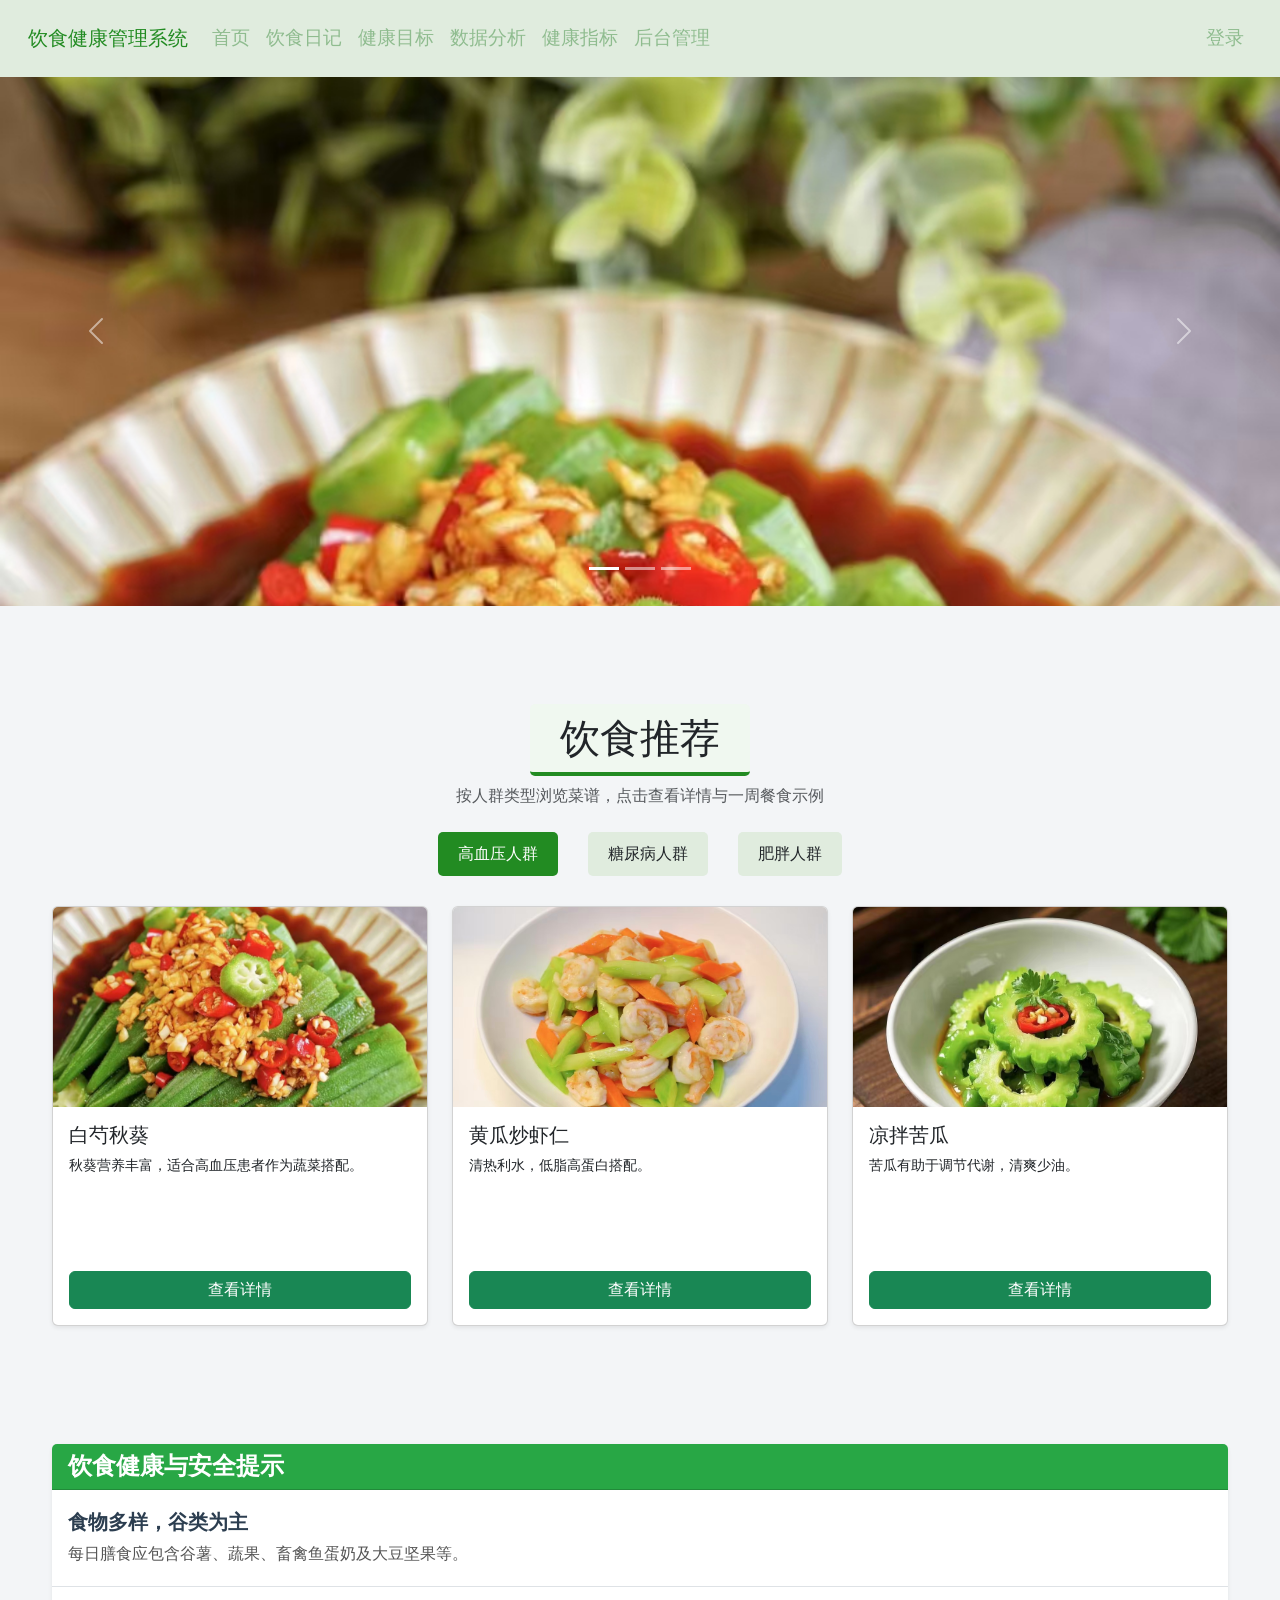
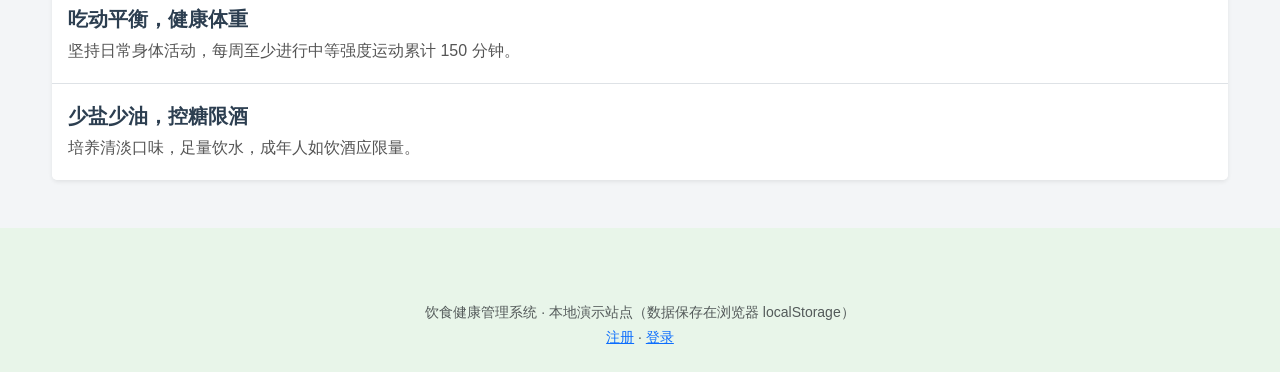
==== index.html @ ea9b2016 "Add files via upload" ====
<!DOCTYPE html>
<html lang="zh-CN">
<head>
  <meta charset="UTF-8" />
  <meta name="viewport" content="width=device-width, initial-scale=1" />
  <title>首页 | 饮食健康管理系统</title>
  <link rel="stylesheet" href="bootstrap-5.3.6-dist/css/bootstrap.min.css" />
  <link rel="stylesheet" href="css/style.css" />
  <link rel="stylesheet" href="css/media.css" />
</head>
<body class="index-page">

  <nav class="navbar navbar-expand-md fixed-top navbar-dark" style="background-color: #e0ecde;">
    <div class="container-fluid">
      <a class="navbar-brand" href="index.html" style="color: forestgreen;">饮食健康管理系统</a>
      <button class="navbar-toggler" type="button" data-bs-toggle="collapse" data-bs-target="#navbarNav" aria-controls="navbarNav" aria-expanded="false" aria-label="切换导航">
        <span class="navbar-toggler-icon"></span>
      </button>
      <div class="collapse navbar-collapse" id="navbarNav">
        <ul class="navbar-nav me-auto mb-2 mb-md-0">
          <li class="nav-item"><a class="nav-link active" href="index.html" style="color: darkseagreen;">首页</a></li>
          <li class="nav-item"><a class="nav-link" href="diet.html" style="color: darkseagreen;">饮食日记</a></li>
          <li class="nav-item"><a class="nav-link" href="goal.html" style="color: darkseagreen;">健康目标</a></li>
          <li class="nav-item"><a class="nav-link" href="analysis.html" style="color: darkseagreen;">数据分析</a></li>
          <li class="nav-item"><a class="nav-link" href="health.html" style="color: darkseagreen;">健康指标</a></li>
          <li class="nav-item"><a class="nav-link" href="admin.html" style="color: darkseagreen;">后台管理</a></li>
        </ul>
        <ul class="navbar-nav ms-auto">
          <li class="nav-item" id="nav-login-item"><a class="nav-link" href="login.html" style="color: darkseagreen;">登录</a></li>
          <li class="nav-item d-none" id="nav-profile-item"><a class="nav-link" href="profile.html" style="color: darkseagreen;">个人中心</a></li>
        </ul>
      </div>
    </div>
  </nav>

  <div class="container-fluid px-0" style="margin-top: 56px;">
    <div id="carouselExample" class="carousel slide" data-bs-ride="carousel">
      <div class="carousel-indicators">
        <button type="button" data-bs-target="#carouselExample" data-bs-slide-to="0" class="active" aria-current="true" aria-label="幻灯片 1"></button>
        <button type="button" data-bs-target="#carouselExample" data-bs-slide-to="1" aria-label="幻灯片 2"></button>
        <button type="button" data-bs-target="#carouselExample" data-bs-slide-to="2" aria-label="幻灯片 3"></button>
      </div>
      <div class="carousel-inner">
        <div class="carousel-item active">
          <img src="img/foot2.jpg" class="d-block w-100" alt="健康饮食推荐" />
          <div class="carousel-caption d-none d-md-block">
            <h5>均衡膳食</h5>
            <p>少盐少油，多样搭配</p>
          </div>
        </div>
        <div class="carousel-item">
          <img src="img/foot3.jpg" class="d-block w-100" alt="健康饮食推荐" />
          <div class="carousel-caption d-none d-md-block">
            <h5>控糖控油</h5>
            <p>适合慢病与体重管理</p>
          </div>
        </div>
        <div class="carousel-item">
          <img src="img/foot6.jpg" class="d-block w-100" alt="健康饮食推荐" />
          <div class="carousel-caption d-none d-md-block">
            <h5>营养搭配</h5>
            <p>蔬菜与优质蛋白相结合</p>
          </div>
        </div>
      </div>
      <button class="carousel-control-prev" type="button" data-bs-target="#carouselExample" data-bs-slide="prev">
        <span class="carousel-control-prev-icon" aria-hidden="true"></span>
        <span class="visually-hidden">上一张</span>
      </button>
      <button class="carousel-control-next" type="button" data-bs-target="#carouselExample" data-bs-slide="next">
        <span class="carousel-control-next-icon" aria-hidden="true"></span>
        <span class="visually-hidden">下一张</span>
      </button>
    </div>
  </div>

  <div class="container py-5" id="recommendations">
    <h2 class="text-center mb-2"><span class="section-title">饮食推荐</span></h2>
    <p class="text-center text-muted mb-4">按人群类型浏览菜谱，点击查看详情与一周餐食示例</p>

    <div class="diet-tabs" role="tablist">
      <div class="diet-tab active" data-target="hypertension" role="tab" tabindex="0">高血压人群</div>
      <div class="diet-tab" data-target="diabetes" role="tab" tabindex="0">糖尿病人群</div>
      <div class="diet-tab" data-target="obesity" role="tab" tabindex="0">肥胖人群</div>
    </div>

    <div id="hypertension" class="diet-content active">
      <div class="row g-4">
        <div class="col-md-4">
          <div class="card h-100 shadow-sm">
            <img src="img/foot2.jpg" class="card-img-top" alt="白芍秋葵" />
            <div class="card-body d-flex flex-column">
              <h5 class="card-title">白芍秋葵</h5>
              <p class="card-text small">秋葵营养丰富，适合高血压患者作为蔬菜搭配。</p>
              <a href="detail.html?id=1&category=hypertension" class="btn btn-success btn-read-more mt-auto">查看详情</a>
            </div>
          </div>
        </div>
        <div class="col-md-4">
          <div class="card h-100 shadow-sm">
            <img src="img/foot3.jpg" class="card-img-top" alt="黄瓜炒虾仁" />
            <div class="card-body d-flex flex-column">
              <h5 class="card-title">黄瓜炒虾仁</h5>
              <p class="card-text small">清热利水，低脂高蛋白搭配。</p>
              <a href="detail.html?id=2&category=hypertension" class="btn btn-success btn-read-more mt-auto">查看详情</a>
            </div>
          </div>
        </div>
        <div class="col-md-4">
          <div class="card h-100 shadow-sm">
            <img src="img/foot5.jpg" class="card-img-top" alt="凉拌苦瓜" />
            <div class="card-body d-flex flex-column">
              <h5 class="card-title">凉拌苦瓜</h5>
              <p class="card-text small">苦瓜有助于调节代谢，清爽少油。</p>
              <a href="detail.html?id=3&category=hypertension" class="btn btn-success btn-read-more mt-auto">查看详情</a>
            </div>
          </div>
        </div>
      </div>
    </div>

    <div id="diabetes" class="diet-content">
      <div class="row g-4">
        <div class="col-md-4">
          <div class="card h-100 shadow-sm">
            <img src="img/foot6.jpg" class="card-img-top" alt="西兰花炒牛肉" />
            <div class="card-body d-flex flex-column">
              <h5 class="card-title">西兰花炒牛肉</h5>
              <p class="card-text small">高蛋白与蔬菜搭配，利于血糖与营养平衡。</p>
              <a href="detail.html?id=4&category=diabetes" class="btn btn-success btn-read-more mt-auto">查看详情</a>
            </div>
          </div>
        </div>
        <div class="col-md-4">
          <div class="card h-100 shadow-sm">
            <img src="img/foot03.jpg" class="card-img-top" alt="冬瓜玉米汤" />
            <div class="card-body d-flex flex-column">
              <h5 class="card-title">冬瓜玉米汤</h5>
              <p class="card-text small">低脂高纤维，适合控糖饮食。</p>
              <a href="detail.html?id=5&category=diabetes" class="btn btn-success btn-read-more mt-auto">查看详情</a>
            </div>
          </div>
        </div>
        <div class="col-md-4">
          <div class="card h-100 shadow-sm">
            <img src="img/foot04.jpg" class="card-img-top" alt="番茄牛腩" />
            <div class="card-body d-flex flex-column">
              <h5 class="card-title">番茄牛腩</h5>
              <p class="card-text small">荤素搭配，补充维生素与优质蛋白。</p>
              <a href="detail.html?id=6&category=diabetes" class="btn btn-success btn-read-more mt-auto">查看详情</a>
            </div>
          </div>
        </div>
      </div>
    </div>

    <div id="obesity" class="diet-content">
      <div class="row g-4">
        <div class="col-md-4">
          <div class="card h-100 shadow-sm">
            <img src="img/foot05.jpg" class="card-img-top" alt="草莓酸奶" />
            <div class="card-body d-flex flex-column">
              <h5 class="card-title">草莓酸奶</h5>
              <p class="card-text small">低糖酸奶与水果，适合控制能量摄入。</p>
              <a href="detail.html?id=7&category=obesity" class="btn btn-success btn-read-more mt-auto">查看详情</a>
            </div>
          </div>
        </div>
        <div class="col-md-4">
          <div class="card h-100 shadow-sm">
            <img src="img/foot02.jpg" class="card-img-top" alt="虾仁鸡胸肉波奇饭" />
            <div class="card-body d-flex flex-column">
              <h5 class="card-title">虾仁鸡胸肉波奇饭</h5>
              <p class="card-text small">低脂高蛋白，饱腹感强。</p>
              <a href="detail.html?id=8&category=obesity" class="btn btn-success btn-read-more mt-auto">查看详情</a>
            </div>
          </div>
        </div>
        <div class="col-md-4">
          <div class="card h-100 shadow-sm">
            <img src="img/foot01.jpg" class="card-img-top" alt="牛排波奇饭" />
            <div class="card-body d-flex flex-column">
              <h5 class="card-title">牛排波奇饭</h5>
              <p class="card-text small">藜麦饭搭配多样蔬菜，适合减脂增肌。</p>
              <a href="detail.html?id=9&category=obesity" class="btn btn-success btn-read-more mt-auto">查看详情</a>
            </div>
          </div>
        </div>
      </div>
    </div>
  </div>

  <div class="container pb-5">
    <div class="card border-0 shadow-sm">
      <div class="card-header bg-success text-white">
        <h4 class="mb-0">饮食健康与安全提示</h4>
      </div>
      <div class="list-group list-group-flush">
        <div class="list-group-item">
          <h5>食物多样，谷类为主</h5>
          <p class="mb-0">每日膳食应包含谷薯、蔬果、畜禽鱼蛋奶及大豆坚果等。</p>
        </div>
        <div class="list-group-item">
          <h5>吃动平衡，健康体重</h5>
          <p class="mb-0">坚持日常身体活动，每周至少进行中等强度运动累计 150 分钟。</p>
        </div>
        <div class="list-group-item">
          <h5>少盐少油，控糖限酒</h5>
          <p class="mb-0">培养清淡口味，足量饮水，成年人如饮酒应限量。</p>
        </div>
      </div>
    </div>
  </div>

  <footer class="text-center py-4 text-muted small" style="background: #e8f5e9;">
    <div class="container">
      <p class="mb-1">饮食健康管理系统 · 本地演示站点（数据保存在浏览器 localStorage）</p>
      <p class="mb-0"><a href="register.html">注册</a> · <a href="login.html">登录</a></p>
    </div>
  </footer>

  <script src="bootstrap-5.3.6-dist/js/bootstrap.bundle.min.js"></script>
  <script src="js/DataInitializer.js"></script>
  <script>
    DataInitializer.loadInitialData();
    
    (function () {
      const user = JSON.parse(localStorage.getItem('currentUser') || 'null');
      if (user && user.username) {
        document.getElementById('nav-login-item').classList.add('d-none');
        document.getElementById('nav-profile-item').classList.remove('d-none');
      }

      const tabs = document.querySelectorAll('.diet-tab');
      const contents = document.querySelectorAll('.diet-content');

      function activateTab(targetId) {
        tabs.forEach(function (t) {
          t.classList.toggle('active', t.getAttribute('data-target') === targetId);
        });
        contents.forEach(function (c) {
          c.classList.toggle('active', c.id === targetId);
        });
      }

      tabs.forEach(function (tab) {
        tab.addEventListener('click', function () {
          var id = tab.getAttribute('data-target');
          activateTab(id);
          location.hash = id;
        });
        tab.addEventListener('keydown', function (e) {
          if (e.key === 'Enter' || e.key === ' ') {
            e.preventDefault();
            tab.click();
          }
        });
      });

      window.addEventListener('load', function () {
        var hash = location.hash.replace(/^#/, '');
        if (hash === 'hypertension' || hash === 'diabetes' || hash === 'obesity') {
          activateTab(hash);
          var el = document.getElementById('recommendations');
          if (el) el.scrollIntoView({ behavior: 'smooth', block: 'start' });
        }
      });
    })();
  </script>
</body>
</html>
---- css/style.css ----
/* 轮播图模块 */
body {
  background: linear-gradient(135deg, #7F7FD5, #86A8E7, #91EAE4);
  font-family: 'Arial', sans-serif;
  margin-top: 0; /* 去除顶部间隙 */
}

.hero {
  background: url('../img/back5.jpg') center/cover no-repeat;
  height: 250px;
}

.profile-container {
  background: #fff;
  border-radius: 10px;
  box-shadow: 0 2px 15px rgba(0,0,0,0.1);
  margin-top: -100px;
  padding: 30px;
}

/* 轮播图优化 */
#carouselExample .carousel-inner {
  width: 100%;
  height: 550px; /* 设置轮播图的高度 */
}

#carouselExample .carousel-item img {
  width: 100%;
  height: 100%; 
  object-fit: cover; /* 确保图片裁剪后显示 */
}

/* 美化饮食推荐标题 */
    .section-title {
      display: inline-block;
      padding: 10px 30px;
      border-bottom: 4px solid forestgreen;
      background: #f0f8f0;
      border-radius: 5px;
    }

    /* Tabs for categories */
    .diet-tabs {
      display: flex;
      justify-content: center;
      margin-bottom: 30px;
    }

    .diet-tab {
      margin: 0 15px;
      padding: 10px 20px;
      cursor: pointer;
      background: #e0ecde;
      border-radius: 5px;
      transition: background 0.3s;
    }

    .diet-tab.active {
      background: forestgreen;
      color: white;
    }

    .diet-content {
      display: none;
    }

    .diet-content.active {
      display: block;
    }
	


/* 饮食推荐图片裁剪 */
.card-img-top {
      height: 200px; /* Set a fixed height to ensure consistent image sizes */
      object-fit: cover; /* Ensures the image covers the space without stretching */
    }
    .card-text {
      height: 100px; /* Limit the height of the text */
      overflow: hidden; /* Hide excess text */
    }
    .btn-read-more {
      display: block;
      margin-top: 10px;
    }
/*  */

.login-container {
	margin-top: 10%;
	background: rgba(255, 255, 255, 0.8);
	padding: 30px;
	border-radius: 10px;
	box-shadow: 0 10px 15px rgba(0, 0, 0, 0.1);
	max-width: 400px;
	margin: auto;
}

.login-container h2 {
	text-align: center;
	font-size: 24px;
	margin-bottom: 20px;
}

.form-control {
	border-radius: 20px;
	box-shadow: none;
	margin-bottom: 15px;
}

.btn-login {
	width: 100%;
	background-color: #6a4cff;
	color: white;
	border-radius: 20px;
	font-size: 16px;
}

.form-text {
	text-align: center;
	margin-top: 10px;
}

.form-text a {
	color: #6a4cff;
}

.course-banner {
	margin-top: 116px;
}

.course-banner .recommend {
	background-color: #fff;
	box-shadow: 1px 1px 2px 0px rgba(211, 211, 211, 0.5);
}

.course-banner .recommend a {
	padding: 20px;
	font-size: 16px;
	color: #333;
	border-radius: 5px;
}

.course-banner .recommend a i {
	float: left;
	width: 38px;
	height: 33px;
	margin: -5px 8px;
	background: url("../images/pic.png") no-repeat 0 0;
}

.course-banner .recommend ul li.fathli2 i {
	background-position: -38px 0;
}

.course-banner .recommend ul li.fathli3 i {
	background-position: -80px 0;
}

.course-banner .recommend ul li.fathli4 i {
	background-position: -120px 0;
}

.course-banner .recommend ul li.fathli5 i {
	background-position: -160px 0;
}

.course-banner .recommend ul li:hover {
	background-color: #f3f5f7;
}
/* 个人中心 */
body {
      background: #f0f8ff;
    }
    .hero {
      background: url('../img/back5.jpg') center/cover no-repeat;
      height: 250px;
    }
    .profile-container {
      background: #fff;
      border-radius: 10px;
      box-shadow: 0 2px 15px rgba(0,0,0,0.1);
      margin-top: -100px;
      padding: 30px;
    }
    .avatar {
      width: 150px;
      height: 150px;
      border-radius: 50%;
      object-fit: cover;
    }
    .info-table th {
      width: 120px;
      text-align: right;
    }
    .info-table td {
      padding-left: 20px;
    }
	
	
	/* 饮食健康关注与安全问题板块样式 */
	.card-header h4 {
	  font-weight: 600;
	}
	
	.list-group-item {
	  border-left: 0;
	  border-right: 0;
	  padding: 1.25rem 1rem;
	}
	
	.list-group-item h5 {
	  color: #2c3e50;
	  font-weight: 600;
	  margin-bottom: 0.5rem;
	}
	
	.list-group-item p {
	  color: #555;
	  margin-bottom: 0;
	}
	
	.bg-success {
	  background-color: #28a745 !important;
	}
	
	.bg-warning {
	  background-color: #ffc107 !important;
	}
	
	.alert-info {
	  background-color: #e0f7fa;
	  border-color: #b2ebf2;
	  color: #006064;
	}
---- css/media.css ----
/* 响应式示例 */
body {
  font-family: "微软雅黑", sans-serif;
  background-color: #f3f5f7;
}

.container {
  max-width: 1200px;
  margin: 0 auto;
}

h2 {
  font-size: 2rem;
}

h3 {
  font-size: 1.5rem;
}

button {
  margin: 10px 0;
}
/* 默认桌面样式 */
@media (min-width: 992px) {
  .container {
    margin-top: 50px;
  }

  .navbar {
    padding: 1rem;
  }

  .navbar-nav {
    font-size: 1.2rem;
  }

  .col-md-4 {
    margin-bottom: 20px;
  }

  h2 {
    font-size: 2.5rem;
  }
}

/* 针对平板设备（768px到991px） */
@media (min-width: 768px) and (max-width: 991px) {
  .container {
    margin-top: 30px;
  }

  .navbar-nav {
    font-size: 1.1rem;
  }

  .col-md-4 {
    width: 100%;
    text-align: center;
    margin-bottom: 15px;
  }

  h2 {
    font-size: 2rem;
  }

  button {
    width: 100%;
  }
}

/* 针对手机设备（最大767px） */
@media (max-width: 767px) {
  .container {
    margin-top: 20px;
  }

  .navbar-nav {
    font-size: 1rem;
    text-align: center;
  }

  .col-md-4 {
    width: 100%;
    margin-bottom: 10px;
  }

  h2 {
    font-size: 1.5rem;
  }

  button {
    width: 100%;
    padding: 15px;
  }

  /* 为模态框添加更多的适配 */
  .modal-dialog {
    max-width: 90%;
  }
}
/* 优化按钮和表格在不同设备的显示效果 */
button {
  padding: 10px 20px;
}

.table th, .table td {
  text-align: center;
}

.table-bordered {
  width: 100%;
  border-collapse: collapse;
}

.table-bordered th, .table-bordered td {
  border: 1px solid #ddd;
  padding: 10px;
}

/* 让轮播图自适应屏幕大小 */
.carousel-inner img {
  width: 100%;
  height: auto;
}
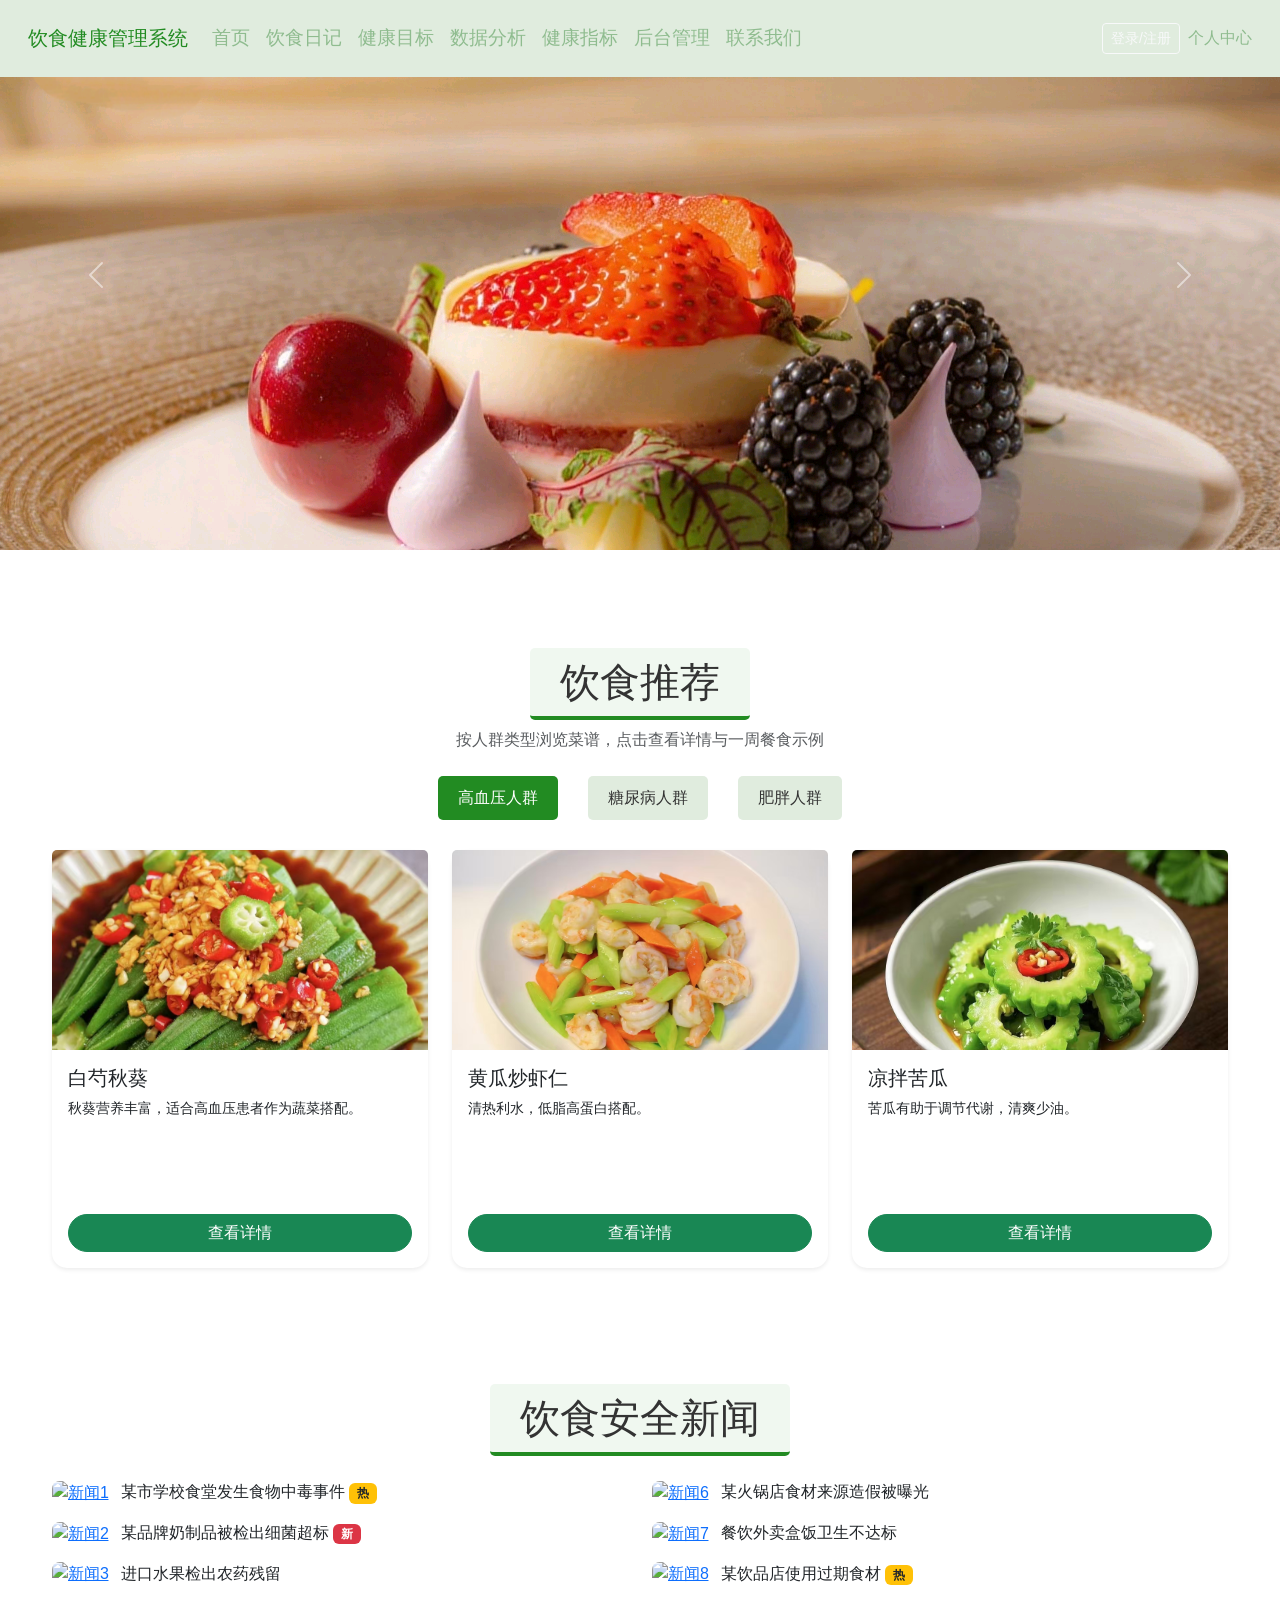
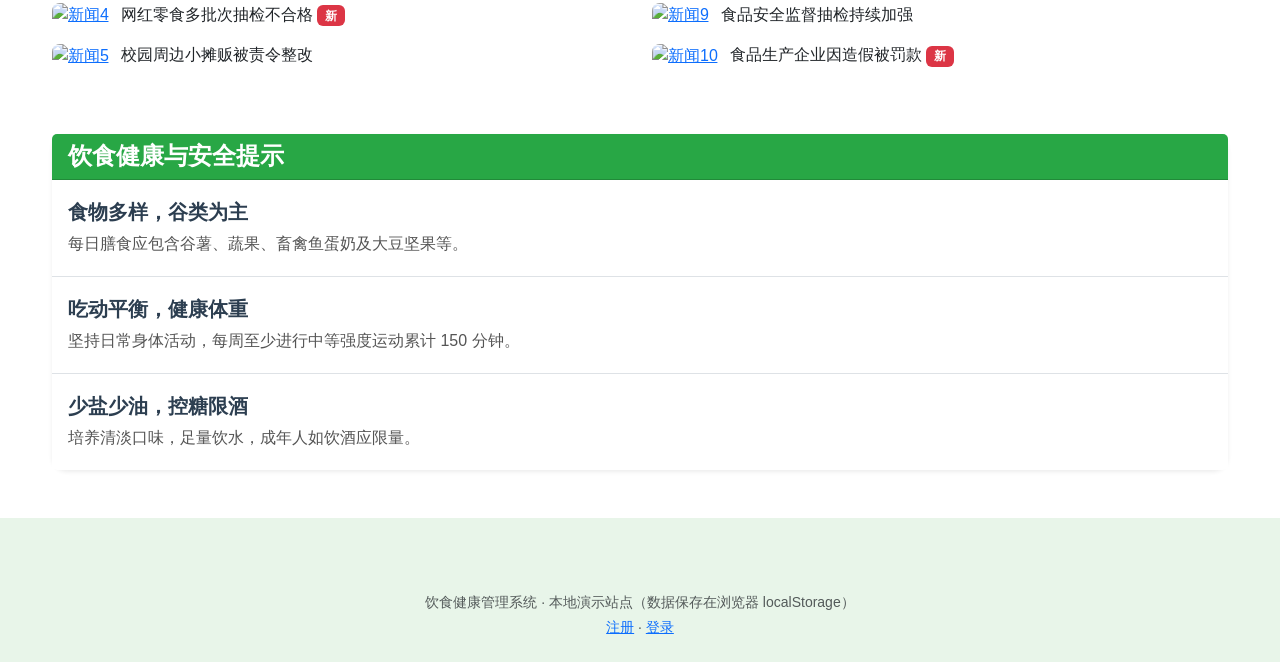
==== commit 5d3f63e1: "Add files via upload" ====
--- a/index.html
+++ b/index.html
@@ -7,8 +7,45 @@
   <link rel="stylesheet" href="bootstrap-5.3.6-dist/css/bootstrap.min.css" />
   <link rel="stylesheet" href="css/style.css" />
   <link rel="stylesheet" href="css/media.css" />
+  <style>
+	  * {
+	    margin: 0;
+	    padding: 0;
+	    box-sizing: border-box;
+	  }
+	  
+	  body {
+	    background: url('img/health-bg.jpg') no-repeat center center fixed;
+	    background-size: cover;
+	    font-family: "Microsoft YaHei", Arial, sans-serif;
+	    color: #333;
+	  }
+	  /* 轮播图文字 */
+	  .carousel-caption {
+	    background: rgba(0,0,0,0.4);
+	    border-radius: 10px;
+	    padding: 10px;
+	  }
+
+	  /* 卡片优化 */
+	  .card {
+	    border: none;
+	    border-radius: 15px;
+	    transition: all 0.3s;
+	    box-shadow: 0 4px 10px rgba(0,0,0,0.1);
+	  }
+	  .card:hover {
+	    transform: translateY(-8px);
+	    box-shadow: 0 8px 20px rgba(0,0,0,0.2);
+	  }
+	  
+	  .btn-success {
+	    border-radius: 20px;
+	  }
+	  
+  </style>
 </head>
-<body class="index-page">
+<body>
 
   <nav class="navbar navbar-expand-md fixed-top navbar-dark" style="background-color: #e0ecde;">
     <div class="container-fluid">
@@ -24,54 +61,36 @@
           <li class="nav-item"><a class="nav-link" href="analysis.html" style="color: darkseagreen;">数据分析</a></li>
           <li class="nav-item"><a class="nav-link" href="health.html" style="color: darkseagreen;">健康指标</a></li>
           <li class="nav-item"><a class="nav-link" href="admin.html" style="color: darkseagreen;">后台管理</a></li>
+          <li class="nav-item"><a class="nav-link" href="contact.html" style="color: darkseagreen;">联系我们</a></li>
         </ul>
-        <ul class="navbar-nav ms-auto">
-          <li class="nav-item" id="nav-login-item"><a class="nav-link" href="login.html" style="color: darkseagreen;">登录</a></li>
-          <li class="nav-item d-none" id="nav-profile-item"><a class="nav-link" href="profile.html" style="color: darkseagreen;">个人中心</a></li>
-        </ul>
+        <a href="login.html" class="btn btn-outline-light btn-sm me-2">登录/注册</a>
+        <a href="profile.html" class="nav-link" style="color: darkseagreen;">个人中心</a>
       </div>
     </div>
   </nav>
 
-  <div class="container-fluid px-0" style="margin-top: 56px;">
-    <div id="carouselExample" class="carousel slide" data-bs-ride="carousel">
-      <div class="carousel-indicators">
-        <button type="button" data-bs-target="#carouselExample" data-bs-slide-to="0" class="active" aria-current="true" aria-label="幻灯片 1"></button>
-        <button type="button" data-bs-target="#carouselExample" data-bs-slide-to="1" aria-label="幻灯片 2"></button>
-        <button type="button" data-bs-target="#carouselExample" data-bs-slide-to="2" aria-label="幻灯片 3"></button>
-      </div>
-      <div class="carousel-inner">
-        <div class="carousel-item active">
-          <img src="img/foot2.jpg" class="d-block w-100" alt="健康饮食推荐" />
-          <div class="carousel-caption d-none d-md-block">
-            <h5>均衡膳食</h5>
-            <p>少盐少油，多样搭配</p>
-          </div>
-        </div>
-        <div class="carousel-item">
-          <img src="img/foot3.jpg" class="d-block w-100" alt="健康饮食推荐" />
-          <div class="carousel-caption d-none d-md-block">
-            <h5>控糖控油</h5>
-            <p>适合慢病与体重管理</p>
-          </div>
-        </div>
-        <div class="carousel-item">
-          <img src="img/foot6.jpg" class="d-block w-100" alt="健康饮食推荐" />
-          <div class="carousel-caption d-none d-md-block">
-            <h5>营养搭配</h5>
-            <p>蔬菜与优质蛋白相结合</p>
-          </div>
-        </div>
-      </div>
-      <button class="carousel-control-prev" type="button" data-bs-target="#carouselExample" data-bs-slide="prev">
-        <span class="carousel-control-prev-icon" aria-hidden="true"></span>
-        <span class="visually-hidden">上一张</span>
-      </button>
-      <button class="carousel-control-next" type="button" data-bs-target="#carouselExample" data-bs-slide="next">
-        <span class="carousel-control-next-icon" aria-hidden="true"></span>
-        <span class="visually-hidden">下一张</span>
-      </button>
-    </div>
+  <!-- Carousel -->
+  <div id="carouselExample" class="carousel slide mt-0" data-bs-ride="carousel" id="home">
+    <div class="carousel-inner">
+      <div class="carousel-item active">
+        <img src="img/banner1.png" class="d-block w-100" alt="..." />
+      </div>
+      <div class="carousel-item">
+        <img src="img/banner2.png" class="d-block w-100" alt="..." />
+      </div>
+      <div class="carousel-item">
+        <img src="img/banner3.png" class="d-block w-100" alt="..." />
+      </div>
+      <div class="carousel-item">
+        <img src="img/banner4.png" class="d-block w-100" alt="..." />
+      </div>
+    </div>
+    <button class="carousel-control-prev" type="button" data-bs-target="#carouselExample" data-bs-slide="prev">
+      <span class="carousel-control-prev-icon"></span>
+    </button>
+    <button class="carousel-control-next" type="button" data-bs-target="#carouselExample" data-bs-slide="next">
+      <span class="carousel-control-next-icon"></span>
+    </button>
   </div>
 
   <div class="container py-5" id="recommendations">
@@ -186,6 +205,102 @@
             </div>
           </div>
         </div>
+      </div>
+    </div>
+  </div>
+
+  <!-- 饮食安全新闻 -->
+  <div class="container my-5">
+    <h2 class="text-center mb-4"><span class="section-title">饮食安全新闻</span></h2>
+    <div class="row">
+      <div class="col-md-6">
+        <ul class="list-unstyled">
+          <li class="d-flex align-items-center mb-3">
+            <a href="news-detail.html?id=1">
+              <img src="img/news1.jpg" alt="新闻1" class="news-thumbnail" style="width: 50px; height: 50px; object-fit: cover; border-radius: 8px; margin-right: 12px;">
+            </a>
+            <a href="news-detail.html?id=1" class="text-decoration-none text-dark">
+              某市学校食堂发生食物中毒事件 <span class="badge bg-warning text-dark">热</span>
+            </a>
+          </li>
+          <li class="d-flex align-items-center mb-3">
+            <a href="news-detail.html?id=2">
+              <img src="img/news2.jpg" alt="新闻2" class="news-thumbnail" style="width: 50px; height: 50px; object-fit: cover; border-radius: 8px; margin-right: 12px;">
+            </a>
+            <a href="news-detail.html?id=2" class="text-decoration-none text-dark">
+              某品牌奶制品被检出细菌超标 <span class="badge bg-danger">新</span>
+            </a>
+          </li>
+          <li class="d-flex align-items-center mb-3">
+            <a href="news-detail.html?id=3">
+              <img src="img/news3.jpg" alt="新闻3" class="news-thumbnail" style="width: 50px; height: 50px; object-fit: cover; border-radius: 8px; margin-right: 12px;">
+            </a>
+            <a href="news-detail.html?id=3" class="text-decoration-none text-dark">
+              进口水果检出农药残留
+            </a>
+          </li>
+          <li class="d-flex align-items-center mb-3">
+            <a href="news-detail.html?id=4">
+              <img src="img/news4.jpg" alt="新闻4" class="news-thumbnail" style="width: 50px; height: 50px; object-fit: cover; border-radius: 8px; margin-right: 12px;">
+            </a>
+            <a href="news-detail.html?id=4" class="text-decoration-none text-dark">
+              网红零食多批次抽检不合格 <span class="badge bg-danger">新</span>
+            </a>
+          </li>
+          <li class="d-flex align-items-center mb-3">
+            <a href="news-detail.html?id=5">
+              <img src="img/news5.jpg" alt="新闻5" class="news-thumbnail" style="width: 50px; height: 50px; object-fit: cover; border-radius: 8px; margin-right: 12px;">
+            </a>
+            <a href="news-detail.html?id=5" class="text-decoration-none text-dark">
+              校园周边小摊贩被责令整改
+            </a>
+          </li>
+        </ul>
+      </div>
+
+      <div class="col-md-6">
+        <ul class="list-unstyled">
+          <li class="d-flex align-items-center mb-3">
+            <a href="news-detail.html?id=6">
+              <img src="img/news6.jpg" alt="新闻6" class="news-thumbnail" style="width: 50px; height: 50px; object-fit: cover; border-radius: 8px; margin-right: 12px;">
+            </a>
+            <a href="news-detail.html?id=6" class="text-decoration-none text-dark">
+              某火锅店食材来源造假被曝光
+            </a>
+          </li>
+          <li class="d-flex align-items-center mb-3">
+            <a href="news-detail.html?id=7">
+              <img src="img/news7.jpg" alt="新闻7" class="news-thumbnail" style="width: 50px; height: 50px; object-fit: cover; border-radius: 8px; margin-right: 12px;">
+            </a>
+            <a href="news-detail.html?id=7" class="text-decoration-none text-dark">
+              餐饮外卖盒饭卫生不达标
+            </a>
+          </li>
+          <li class="d-flex align-items-center mb-3">
+            <a href="news-detail.html?id=8">
+              <img src="img/news8.jpg" alt="新闻8" class="news-thumbnail" style="width: 50px; height: 50px; object-fit: cover; border-radius: 8px; margin-right: 12px;">
+            </a>
+            <a href="news-detail.html?id=8" class="text-decoration-none text-dark">
+              某饮品店使用过期食材 <span class="badge bg-warning text-dark">热</span>
+            </a>
+          </li>
+          <li class="d-flex align-items-center mb-3">
+            <a href="news-detail.html?id=9">
+              <img src="img/news9.jpg" alt="新闻9" class="news-thumbnail" style="width: 50px; height: 50px; object-fit: cover; border-radius: 8px; margin-right: 12px;">
+            </a>
+            <a href="news-detail.html?id=9" class="text-decoration-none text-dark">
+              食品安全监督抽检持续加强
+            </a>
+          </li>
+          <li class="d-flex align-items-center mb-3">
+            <a href="news-detail.html?id=10">
+              <img src="img/news10.jpg" alt="新闻10" class="news-thumbnail" style="width: 50px; height: 50px; object-fit: cover; border-radius: 8px; margin-right: 12px;">
+            </a>
+            <a href="news-detail.html?id=10" class="text-decoration-none text-dark">
+              食品生产企业因造假被罚款 <span class="badge bg-danger">新</span>
+            </a>
+          </li>
+        </ul>
       </div>
     </div>
   </div>
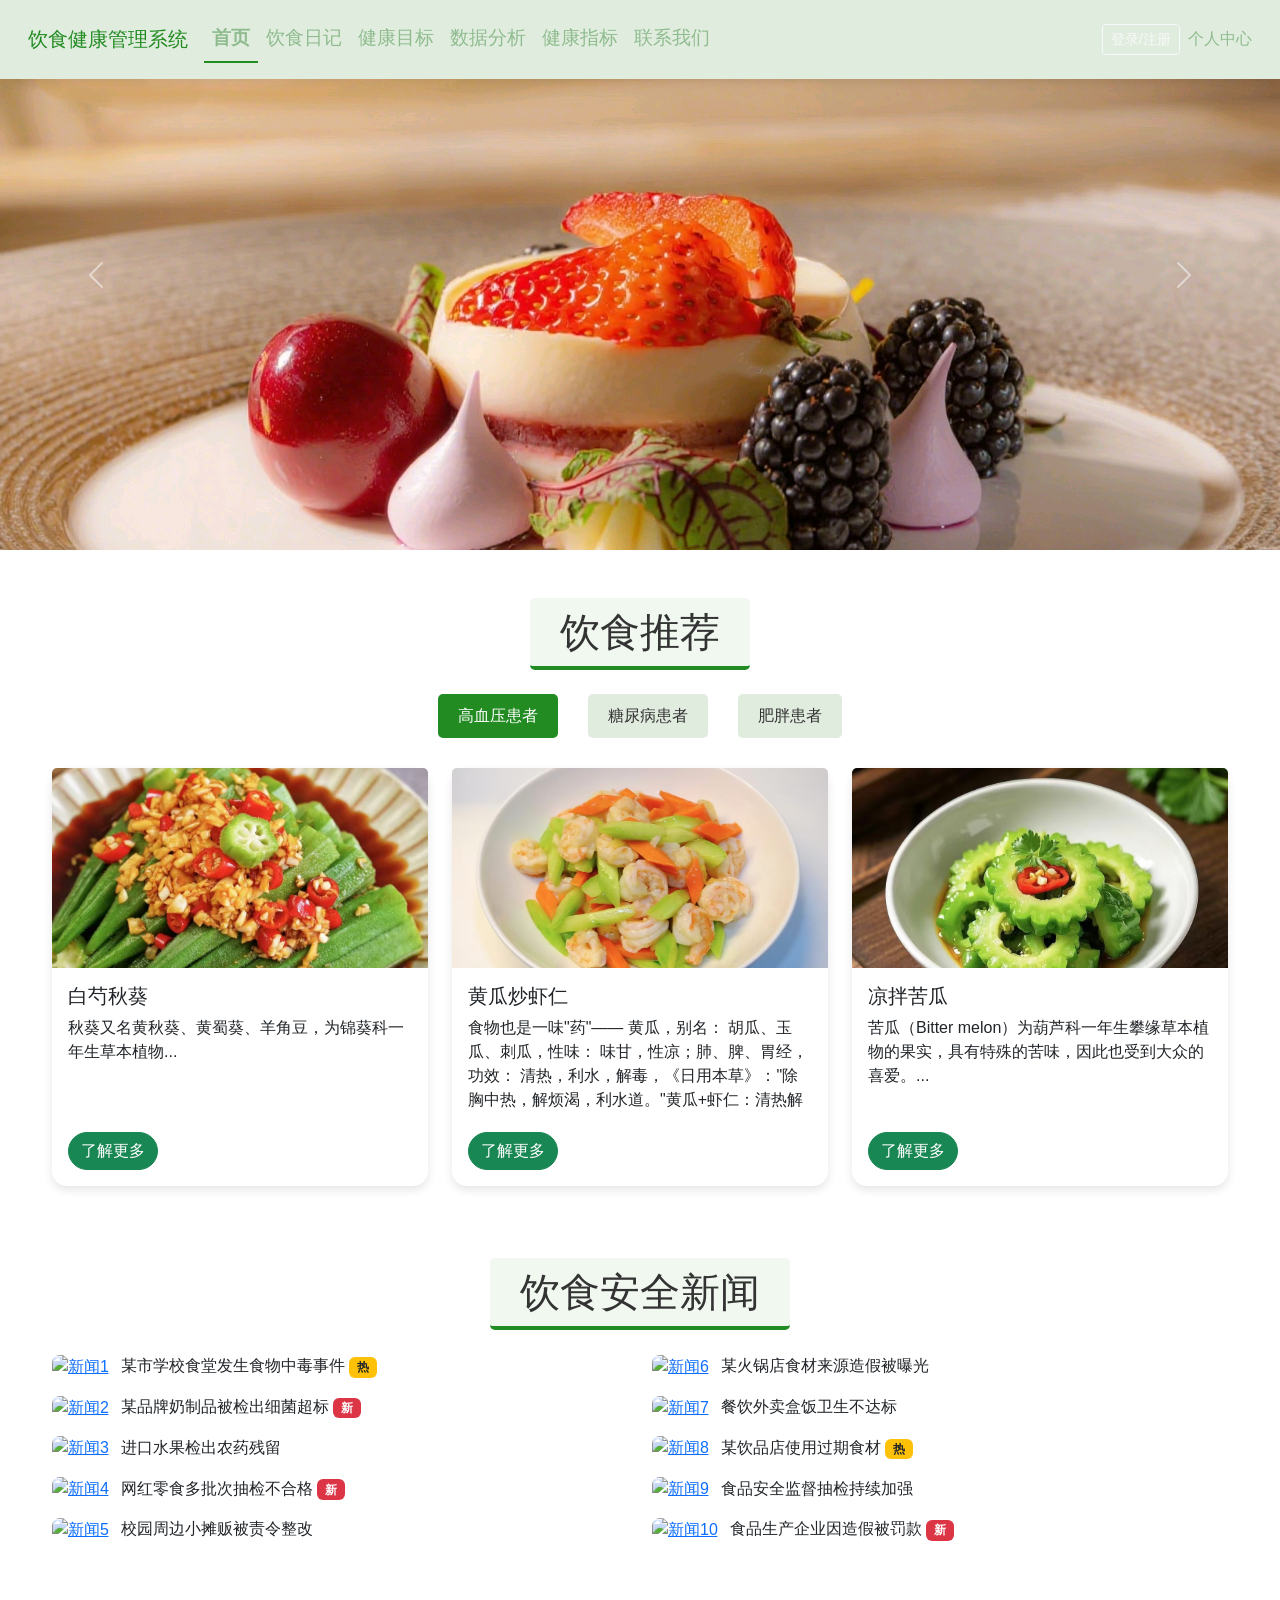
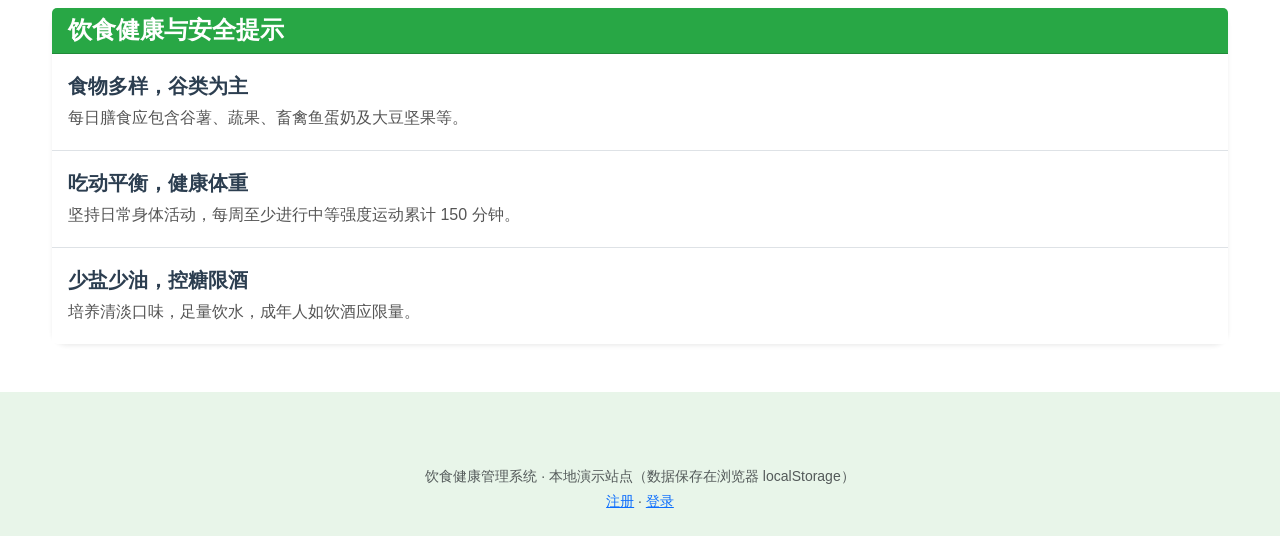
==== commit 1ed97a20: "Add files via upload" ====
--- a/index.html
+++ b/index.html
@@ -50,7 +50,7 @@
   <nav class="navbar navbar-expand-md fixed-top navbar-dark" style="background-color: #e0ecde;">
     <div class="container-fluid">
       <a class="navbar-brand" href="index.html" style="color: forestgreen;">饮食健康管理系统</a>
-      <button class="navbar-toggler" type="button" data-bs-toggle="collapse" data-bs-target="#navbarNav" aria-controls="navbarNav" aria-expanded="false" aria-label="切换导航">
+      <button class="navbar-toggler" type="button" data-bs-toggle="collapse" data-bs-target="#navbarNav">
         <span class="navbar-toggler-icon"></span>
       </button>
       <div class="collapse navbar-collapse" id="navbarNav">
@@ -93,118 +93,124 @@
     </button>
   </div>
 
-  <div class="container py-5" id="recommendations">
-    <h2 class="text-center mb-2"><span class="section-title">饮食推荐</span></h2>
-    <p class="text-center text-muted mb-4">按人群类型浏览菜谱，点击查看详情与一周餐食示例</p>
-
-    <div class="diet-tabs" role="tablist">
-      <div class="diet-tab active" data-target="hypertension" role="tab" tabindex="0">高血压人群</div>
-      <div class="diet-tab" data-target="diabetes" role="tab" tabindex="0">糖尿病人群</div>
-      <div class="diet-tab" data-target="obesity" role="tab" tabindex="0">肥胖人群</div>
-    </div>
-
+  <!-- 轮播图后 -->
+  <div class="container my-5">
+    <h2 class="text-center mb-4">
+      <span class="section-title">饮食推荐</span>
+    </h2>
+
+    <!-- Tabs for switching categories -->
+    <div class="diet-tabs">
+      <div class="diet-tab active" data-target="hypertension">高血压患者</div>
+      <div class="diet-tab" data-target="diabetes">糖尿病患者</div>
+      <div class="diet-tab" data-target="obesity">肥胖患者</div>
+    </div>
+
+    <!-- High Blood Pressure -->
     <div id="hypertension" class="diet-content active">
-      <div class="row g-4">
-        <div class="col-md-4">
-          <div class="card h-100 shadow-sm">
-            <img src="img/foot2.jpg" class="card-img-top" alt="白芍秋葵" />
-            <div class="card-body d-flex flex-column">
+      <div class="row">
+        <div class="col-md-4 mb-4">
+          <div class="card">
+            <img src="img/foot2.jpg" class="card-img-top" alt="食物1" style="height:200px; object-fit:cover;">
+            <div class="card-body">
               <h5 class="card-title">白芍秋葵</h5>
-              <p class="card-text small">秋葵营养丰富，适合高血压患者作为蔬菜搭配。</p>
-              <a href="detail.html?id=1&category=hypertension" class="btn btn-success btn-read-more mt-auto">查看详情</a>
+              <p class="card-text">秋葵又名黄秋葵、黄蜀葵、羊角豆，为锦葵科一年生草本植物...</p>
+              <a href="detail.html?id=1&category=hypertension" class="btn btn-success">了解更多</a>
             </div>
           </div>
         </div>
-        <div class="col-md-4">
-          <div class="card h-100 shadow-sm">
-            <img src="img/foot3.jpg" class="card-img-top" alt="黄瓜炒虾仁" />
-            <div class="card-body d-flex flex-column">
+        <div class="col-md-4 mb-4">
+          <div class="card">
+            <img src="img/foot3.jpg" class="card-img-top" alt="食物2" style="height:200px; object-fit:cover;">
+            <div class="card-body">
               <h5 class="card-title">黄瓜炒虾仁</h5>
-              <p class="card-text small">清热利水，低脂高蛋白搭配。</p>
-              <a href="detail.html?id=2&category=hypertension" class="btn btn-success btn-read-more mt-auto">查看详情</a>
+              <p class="card-text">食物也是一味"药"—— 黄瓜，别名： 胡瓜、玉瓜、刺瓜，性味： 味甘，性凉；肺、脾、胃经，功效： 清热，利水，解毒，《日用本草》："除胸中热，解烦渴，利水道。"黄瓜+虾仁：清热解暑、益气健脾...</p>
+             <a href="detail.html?id=2&category=hypertension" class="btn btn-success">了解更多</a>
             </div>
           </div>
         </div>
-        <div class="col-md-4">
-          <div class="card h-100 shadow-sm">
-            <img src="img/foot5.jpg" class="card-img-top" alt="凉拌苦瓜" />
-            <div class="card-body d-flex flex-column">
-              <h5 class="card-title">凉拌苦瓜</h5>
-              <p class="card-text small">苦瓜有助于调节代谢，清爽少油。</p>
-              <a href="detail.html?id=3&category=hypertension" class="btn btn-success btn-read-more mt-auto">查看详情</a>
+		  <div class="col-md-4 mb-4">
+		    <div class="card">
+		      <img src="img/foot5.jpg" class="card-img-top" alt="食物3" style="height:200px; object-fit:cover;">
+		      <div class="card-body">
+		        <h5 class="card-title">凉拌苦瓜</h5>
+		        <p class="card-text">苦瓜（Bitter melon）为葫芦科一年生攀缘草本植物的果实，具有特殊的苦味，因此也受到大众的喜爱。...</p>
+		      <a href="detail.html?id=3&category=hypertension" class="btn btn-success">了解更多</a>
+		      </div>
+		    </div>
+		  </div>
+      </div>
+    </div>
+
+    <!-- Diabetes -->
+    <div id="diabetes" class="diet-content">
+      <div class="row">
+        <div class="col-md-4 mb-4">
+          <div class="card">
+            <img src="img/foot6.jpg" class="card-img-top" alt="食物1" style="height:200px; object-fit:cover;">
+            <div class="card-body">
+              <h5 class="card-title">西兰花炒牛肉</h5>
+              <p class="card-text">西兰花含有丰富的矿物质，如钙、铁、锌等...</p>
+              <a href="detail.html?id=4&category=diabetes" class="btn btn-success">了解更多</a>
             </div>
           </div>
         </div>
-      </div>
-    </div>
-
-    <div id="diabetes" class="diet-content">
-      <div class="row g-4">
-        <div class="col-md-4">
-          <div class="card h-100 shadow-sm">
-            <img src="img/foot6.jpg" class="card-img-top" alt="西兰花炒牛肉" />
-            <div class="card-body d-flex flex-column">
-              <h5 class="card-title">西兰花炒牛肉</h5>
-              <p class="card-text small">高蛋白与蔬菜搭配，利于血糖与营养平衡。</p>
-              <a href="detail.html?id=4&category=diabetes" class="btn btn-success btn-read-more mt-auto">查看详情</a>
+		  <div class="col-md-4 mb-4">
+		    <div class="card">
+		      <img src="img/foot03.jpg" class="card-img-top" alt="食物2" style="height:200px; object-fit:cover;">
+		      <div class="card-body">
+		        <h5 class="card-title">冬瓜玉米汤</h5>
+		        <p class="card-text">冬瓜是果蔬中唯一不含脂肪的蔬菜，含糖量极低，其所含的丙醇二酸可抑制糖类物质转化为脂肪...</p>
+		        <a href="detail.html?id=5&category=diabetes" class="btn btn-success">了解更多</a>
+		      </div>
+		    </div>
+		  </div>
+		  <div class="col-md-4 mb-4">
+		    <div class="card">
+		      <img src="img/foot04.jpg" class="card-img-top" alt="食物3" style="height:200px; object-fit:cover;">
+		      <div class="card-body">
+		        <h5 class="card-title">番茄牛腩</h5>
+		        <p class="card-text">番茄炖牛腩是一道营养丰富、口感鲜美的经典菜肴，不仅美味，还具有多种养生功效...</p>
+		        <a href="detail.html?id=6&category=diabetes" class="btn btn-success">了解更多</a>
+		      </div>
+		    </div>
+		  </div>
+      </div>
+    </div>
+
+    <!-- Obesity -->
+    <div id="obesity" class="diet-content">
+      <div class="row">
+        <div class="col-md-4 mb-4">
+          <div class="card">
+            <img src="img/foot05.jpg" class="card-img-top" alt="食物1" style="height:200px; object-fit:cover;">
+            <div class="card-body">
+              <h5 class="card-title">草莓酸奶</h5>
+              <p class="card-text">草莓含有丰富的抗氧化物质，可以促进新陈代谢...</p>
+              <a href="detail.html?id=7&category=obesity" class="btn btn-success">了解更多</a>
             </div>
           </div>
         </div>
-        <div class="col-md-4">
-          <div class="card h-100 shadow-sm">
-            <img src="img/foot03.jpg" class="card-img-top" alt="冬瓜玉米汤" />
-            <div class="card-body d-flex flex-column">
-              <h5 class="card-title">冬瓜玉米汤</h5>
-              <p class="card-text small">低脂高纤维，适合控糖饮食。</p>
-              <a href="detail.html?id=5&category=diabetes" class="btn btn-success btn-read-more mt-auto">查看详情</a>
-            </div>
-          </div>
-        </div>
-        <div class="col-md-4">
-          <div class="card h-100 shadow-sm">
-            <img src="img/foot04.jpg" class="card-img-top" alt="番茄牛腩" />
-            <div class="card-body d-flex flex-column">
-              <h5 class="card-title">番茄牛腩</h5>
-              <p class="card-text small">荤素搭配，补充维生素与优质蛋白。</p>
-              <a href="detail.html?id=6&category=diabetes" class="btn btn-success btn-read-more mt-auto">查看详情</a>
-            </div>
-          </div>
-        </div>
-      </div>
-    </div>
-
-    <div id="obesity" class="diet-content">
-      <div class="row g-4">
-        <div class="col-md-4">
-          <div class="card h-100 shadow-sm">
-            <img src="img/foot05.jpg" class="card-img-top" alt="草莓酸奶" />
-            <div class="card-body d-flex flex-column">
-              <h5 class="card-title">草莓酸奶</h5>
-              <p class="card-text small">低糖酸奶与水果，适合控制能量摄入。</p>
-              <a href="detail.html?id=7&category=obesity" class="btn btn-success btn-read-more mt-auto">查看详情</a>
-            </div>
-          </div>
-        </div>
-        <div class="col-md-4">
-          <div class="card h-100 shadow-sm">
-            <img src="img/foot02.jpg" class="card-img-top" alt="虾仁鸡胸肉波奇饭" />
-            <div class="card-body d-flex flex-column">
-              <h5 class="card-title">虾仁鸡胸肉波奇饭</h5>
-              <p class="card-text small">低脂高蛋白，饱腹感强。</p>
-              <a href="detail.html?id=8&category=obesity" class="btn btn-success btn-read-more mt-auto">查看详情</a>
-            </div>
-          </div>
-        </div>
-        <div class="col-md-4">
-          <div class="card h-100 shadow-sm">
-            <img src="img/foot01.jpg" class="card-img-top" alt="牛排波奇饭" />
-            <div class="card-body d-flex flex-column">
-              <h5 class="card-title">牛排波奇饭</h5>
-              <p class="card-text small">藜麦饭搭配多样蔬菜，适合减脂增肌。</p>
-              <a href="detail.html?id=9&category=obesity" class="btn btn-success btn-read-more mt-auto">查看详情</a>
-            </div>
-          </div>
-        </div>
+		  <div class="col-md-4 mb-4">
+		    <div class="card">
+		      <img src="img/foot02.jpg" class="card-img-top" alt="食物2" style="height:200px; object-fit:cover;">
+		      <div class="card-body">
+		        <h5 class="card-title">虾仁鸡胸肉波奇饭</h5>
+		        <p class="card-text">食材：糙米饭 虾仁 鸡胸肉 玉米粒 蟹味菇 西兰花 圣女果这些都是低糖低卡的食物...</p>
+		        <a href="detail.html?id=8&category=obesity" class="btn btn-success">了解更多</a>
+		      </div>
+		    </div>
+		  </div>
+		  <div class="col-md-4 mb-4">
+		    <div class="card">
+		      <img src="img/foot01.jpg" class="card-img-top" alt="食物3" style="height:200px; object-fit:cover;">
+		      <div class="card-body">
+		        <h5 class="card-title">牛排波奇饭</h5>
+		        <p class="card-text">这份低脂高蛋白的牛排波奇饭，减脂增肌都很合适...</p>
+		        <a href="detail.html?id=9&category=obesity" class="btn btn-success">了解更多</a>
+		      </div>
+		    </div>
+		  </div>
       </div>
     </div>
   </div>
@@ -337,50 +343,52 @@
   <script src="bootstrap-5.3.6-dist/js/bootstrap.bundle.min.js"></script>
   <script src="js/DataInitializer.js"></script>
   <script>
-    DataInitializer.loadInitialData();
-    
-    (function () {
-      const user = JSON.parse(localStorage.getItem('currentUser') || 'null');
-      if (user && user.username) {
-        document.getElementById('nav-login-item').classList.add('d-none');
-        document.getElementById('nav-profile-item').classList.remove('d-none');
-      }
-
+    // 确保DOM完全加载后再执行
+    document.addEventListener('DOMContentLoaded', function() {
+      DataInitializer.loadInitialData();
+      
+      // Tab switching
       const tabs = document.querySelectorAll('.diet-tab');
       const contents = document.querySelectorAll('.diet-content');
 
-      function activateTab(targetId) {
-        tabs.forEach(function (t) {
-          t.classList.toggle('active', t.getAttribute('data-target') === targetId);
-        });
-        contents.forEach(function (c) {
-          c.classList.toggle('active', c.id === targetId);
-        });
-      }
-
-      tabs.forEach(function (tab) {
-        tab.addEventListener('click', function () {
-          var id = tab.getAttribute('data-target');
-          activateTab(id);
-          location.hash = id;
-        });
-        tab.addEventListener('keydown', function (e) {
-          if (e.key === 'Enter' || e.key === ' ') {
-            e.preventDefault();
-            tab.click();
+      console.log('找到标签数量:', tabs.length);
+      console.log('找到内容数量:', contents.length);
+
+      tabs.forEach(tab => {
+        tab.addEventListener('click', () => {
+          console.log('点击了标签:', tab.dataset.target);
+          
+          tabs.forEach(t => t.classList.remove('active'));
+          contents.forEach(c => c.classList.remove('active'));
+
+          tab.classList.add('active');
+          const targetContent = document.getElementById(tab.dataset.target);
+          if (targetContent) {
+            targetContent.classList.add('active');
+            console.log('已激活内容:', tab.dataset.target);
+          } else {
+            console.error('找不到目标内容:', tab.dataset.target);
           }
         });
       });
-
-      window.addEventListener('load', function () {
-        var hash = location.hash.replace(/^#/, '');
-        if (hash === 'hypertension' || hash === 'diabetes' || hash === 'obesity') {
-          activateTab(hash);
-          var el = document.getElementById('recommendations');
-          if (el) el.scrollIntoView({ behavior: 'smooth', block: 'start' });
+      
+      const currentUser = JSON.parse(localStorage.getItem('currentUser')) || {};
+      if (!currentUser.isAdmin) {
+        // 如果不是管理员，隐藏后台入口
+        const adminLink = document.querySelector('a[href="admin.html"]');
+        if (adminLink) adminLink.style.display = 'none';
+      }
+      
+      document.querySelectorAll('.nav-link').forEach(link => {
+        const linkPage = link.getAttribute('href').split('/').pop();
+        const currentPage = window.location.pathname.split('/').pop();
+        if (linkPage === currentPage) {
+          link.classList.add('active');
+        } else {
+          link.classList.remove('active');
         }
       });
-    })();
+    });
   </script>
 </body>
 </html>
--- a/css/style.css
+++ b/css/style.css
@@ -1,88 +1,88 @@
 
-/* 轮播图模块 */
-body {
-  background: linear-gradient(135deg, #7F7FD5, #86A8E7, #91EAE4);
-  font-family: 'Arial', sans-serif;
-  margin-top: 0; /* 去除顶部间隙 */
-}
-
-.hero {
-  background: url('../img/back5.jpg') center/cover no-repeat;
-  height: 250px;
-}
-
-.profile-container {
-  background: #fff;
-  border-radius: 10px;
-  box-shadow: 0 2px 15px rgba(0,0,0,0.1);
-  margin-top: -100px;
-  padding: 30px;
-}
-
-/* 轮播图优化 */
-#carouselExample .carousel-inner {
-  width: 100%;
-  height: 550px; /* 设置轮播图的高度 */
-}
-
-#carouselExample .carousel-item img {
-  width: 100%;
-  height: 100%; 
-  object-fit: cover; /* 确保图片裁剪后显示 */
-}
-
-/* 美化饮食推荐标题 */
-    .section-title {
-      display: inline-block;
-      padding: 10px 30px;
-      border-bottom: 4px solid forestgreen;
-      background: #f0f8f0;
-      border-radius: 5px;
-    }
-
-    /* Tabs for categories */
-    .diet-tabs {
-      display: flex;
-      justify-content: center;
-      margin-bottom: 30px;
-    }
-
-    .diet-tab {
-      margin: 0 15px;
-      padding: 10px 20px;
-      cursor: pointer;
-      background: #e0ecde;
-      border-radius: 5px;
-      transition: background 0.3s;
-    }
-
-    .diet-tab.active {
-      background: forestgreen;
-      color: white;
-    }
-
-    .diet-content {
-      display: none;
-    }
-
-    .diet-content.active {
-      display: block;
-    }
-	
-
+/* 轮播图模块 */
+body {
+  background: linear-gradient(135deg, #7F7FD5, #86A8E7, #91EAE4);
+  font-family: 'Arial', sans-serif;
+  margin-top: 0; /* 去除顶部间隙 */
+}
+
+.hero {
+  background: url('../img/back5.jpg') center/cover no-repeat;
+  height: 250px;
+}
+
+.profile-container {
+  background: #fff;
+  border-radius: 10px;
+  box-shadow: 0 2px 15px rgba(0,0,0,0.1);
+  margin-top: -100px;
+  padding: 30px;
+}
+
+/* 轮播图优化 */
+#carouselExample .carousel-inner {
+  width: 100%;
+  height: 550px; /* 设置轮播图的高度 */
+}
+
+#carouselExample .carousel-item img {
+  width: 100%;
+  height: 100%; 
+  object-fit: cover; /* 确保图片裁剪后显示 */
+}
+
+/* 美化饮食推荐标题 */
+    .section-title {
+      display: inline-block;
+      padding: 10px 30px;
+      border-bottom: 4px solid forestgreen;
+      background: #f0f8f0;
+      border-radius: 5px;
+    }
+
+    /* Tabs for categories */
+    .diet-tabs {
+      display: flex;
+      justify-content: center;
+      margin-bottom: 30px;
+    }
+
+    .diet-tab {
+      margin: 0 15px;
+      padding: 10px 20px;
+      cursor: pointer;
+      background: #e0ecde;
+      border-radius: 5px;
+      transition: background 0.3s;
+    }
+
+    .diet-tab.active {
+      background: forestgreen;
+      color: white;
+    }
+
+    .diet-content {
+      display: none;
+    }
+
+    .diet-content.active {
+      display: block;
+    }
+	
+
 
 /* 饮食推荐图片裁剪 */
-.card-img-top {
-      height: 200px; /* Set a fixed height to ensure consistent image sizes */
-      object-fit: cover; /* Ensures the image covers the space without stretching */
-    }
-    .card-text {
-      height: 100px; /* Limit the height of the text */
-      overflow: hidden; /* Hide excess text */
-    }
-    .btn-read-more {
-      display: block;
-      margin-top: 10px;
+.card-img-top {
+      height: 200px; /* Set a fixed height to ensure consistent image sizes */
+      object-fit: cover; /* Ensures the image covers the space without stretching */
+    }
+    .card-text {
+      height: 100px; /* Limit the height of the text */
+      overflow: hidden; /* Hide excess text */
+    }
+    .btn-read-more {
+      display: block;
+      margin-top: 10px;
     }
 /*  */
 
@@ -169,32 +169,32 @@
 	background-color: #f3f5f7;
 }
 /* 个人中心 */
-body {
-      background: #f0f8ff;
-    }
-    .hero {
-      background: url('../img/back5.jpg') center/cover no-repeat;
-      height: 250px;
-    }
-    .profile-container {
-      background: #fff;
-      border-radius: 10px;
-      box-shadow: 0 2px 15px rgba(0,0,0,0.1);
-      margin-top: -100px;
-      padding: 30px;
-    }
-    .avatar {
-      width: 150px;
-      height: 150px;
-      border-radius: 50%;
-      object-fit: cover;
-    }
-    .info-table th {
-      width: 120px;
-      text-align: right;
-    }
-    .info-table td {
-      padding-left: 20px;
+body {
+      background: #f0f8ff;
+    }
+    .hero {
+      background: url('../img/back5.jpg') center/cover no-repeat;
+      height: 250px;
+    }
+    .profile-container {
+      background: #fff;
+      border-radius: 10px;
+      box-shadow: 0 2px 15px rgba(0,0,0,0.1);
+      margin-top: -100px;
+      padding: 30px;
+    }
+    .avatar {
+      width: 150px;
+      height: 150px;
+      border-radius: 50%;
+      object-fit: cover;
+    }
+    .info-table th {
+      width: 120px;
+      text-align: right;
+    }
+    .info-table td {
+      padding-left: 20px;
     }
 	
 	
@@ -232,4 +232,81 @@
 	  background-color: #e0f7fa;
 	  border-color: #b2ebf2;
 	  color: #006064;
-	}+	}
+
+/* ========== 导航栏样式 ========== */
+
+/* ✅ 导航栏整体 */
+.navbar {
+  background: rgba(255, 255, 255, 0.8); /* 半透明白 */
+  backdrop-filter: blur(8px); /* 毛玻璃效果 */
+  box-shadow: 0 2px 10px rgba(0,0,0,0.1);
+}
+
+/* ✅ 导航链接默认颜色、字体 */
+.navbar .nav-link {
+  color: darkseagreen;
+  font-weight: 500;
+  transition: color 0.3s ease;
+}
+
+/* ✅ 悬停时颜色变化 */
+.navbar .nav-link:hover {
+  color: forestgreen;
+  font-weight: bold;
+  text-decoration: underline;
+}
+
+/* ✅ 当前激活项高亮 */
+.navbar .nav-link.active {
+  color: forestgreen;
+  font-weight: bold;
+  border-bottom: 2px solid forestgreen; /* 下划线高亮 */
+}
+
+/* ✅ 响应式切换按钮美化 */
+.navbar-toggler {
+  border: none;
+}
+
+.navbar-toggler-icon {
+  background-image: url("data:image/svg+xml,%3csvg viewBox='0 0 30 30' 
+  xmlns='http://www.w3.org/2000/svg'%3e%3cpath stroke='darkseagreen' 
+  stroke-width='2' d='M4 7h22M4 15h22M4 23h22'/%3e%3c/svg%3e");
+}
+
+/* ========== 卡片悬停效果 ========== */
+
+/* 推荐饮食卡片图片悬停放大 */
+.card-img-top {
+  transition: transform 0.3s ease;  /* 平滑过渡 */
+}
+
+.card-img-top:hover {
+  transform: scale(1.05);  /* 悬停时放大 5% */
+}
+
+/* ========== 新闻模块样式 ========== */
+
+/* 新闻封面图片悬停放大 */
+.news-thumbnail {
+  transition: transform 0.3s ease;
+}
+
+.news-thumbnail:hover {
+  transform: scale(1.05);
+}
+
+/* 新闻标题悬停效果，下划线长度跟文字一致 */
+.news-title-link {
+  display: inline-block;  /* 关键：让 border-bottom 仅作用于文字 */
+  color: #333 !important;
+  text-decoration: none;
+  border-bottom: 2px solid transparent;
+  transition: color 0.3s ease, border-bottom 0.3s ease;
+}
+
+.news-title-link:hover {
+  color: #66cc99 !important;  /* 浅绿色 */
+  border-bottom: 2px solid #ddd;  /* 浅灰色下划线 */
+}
